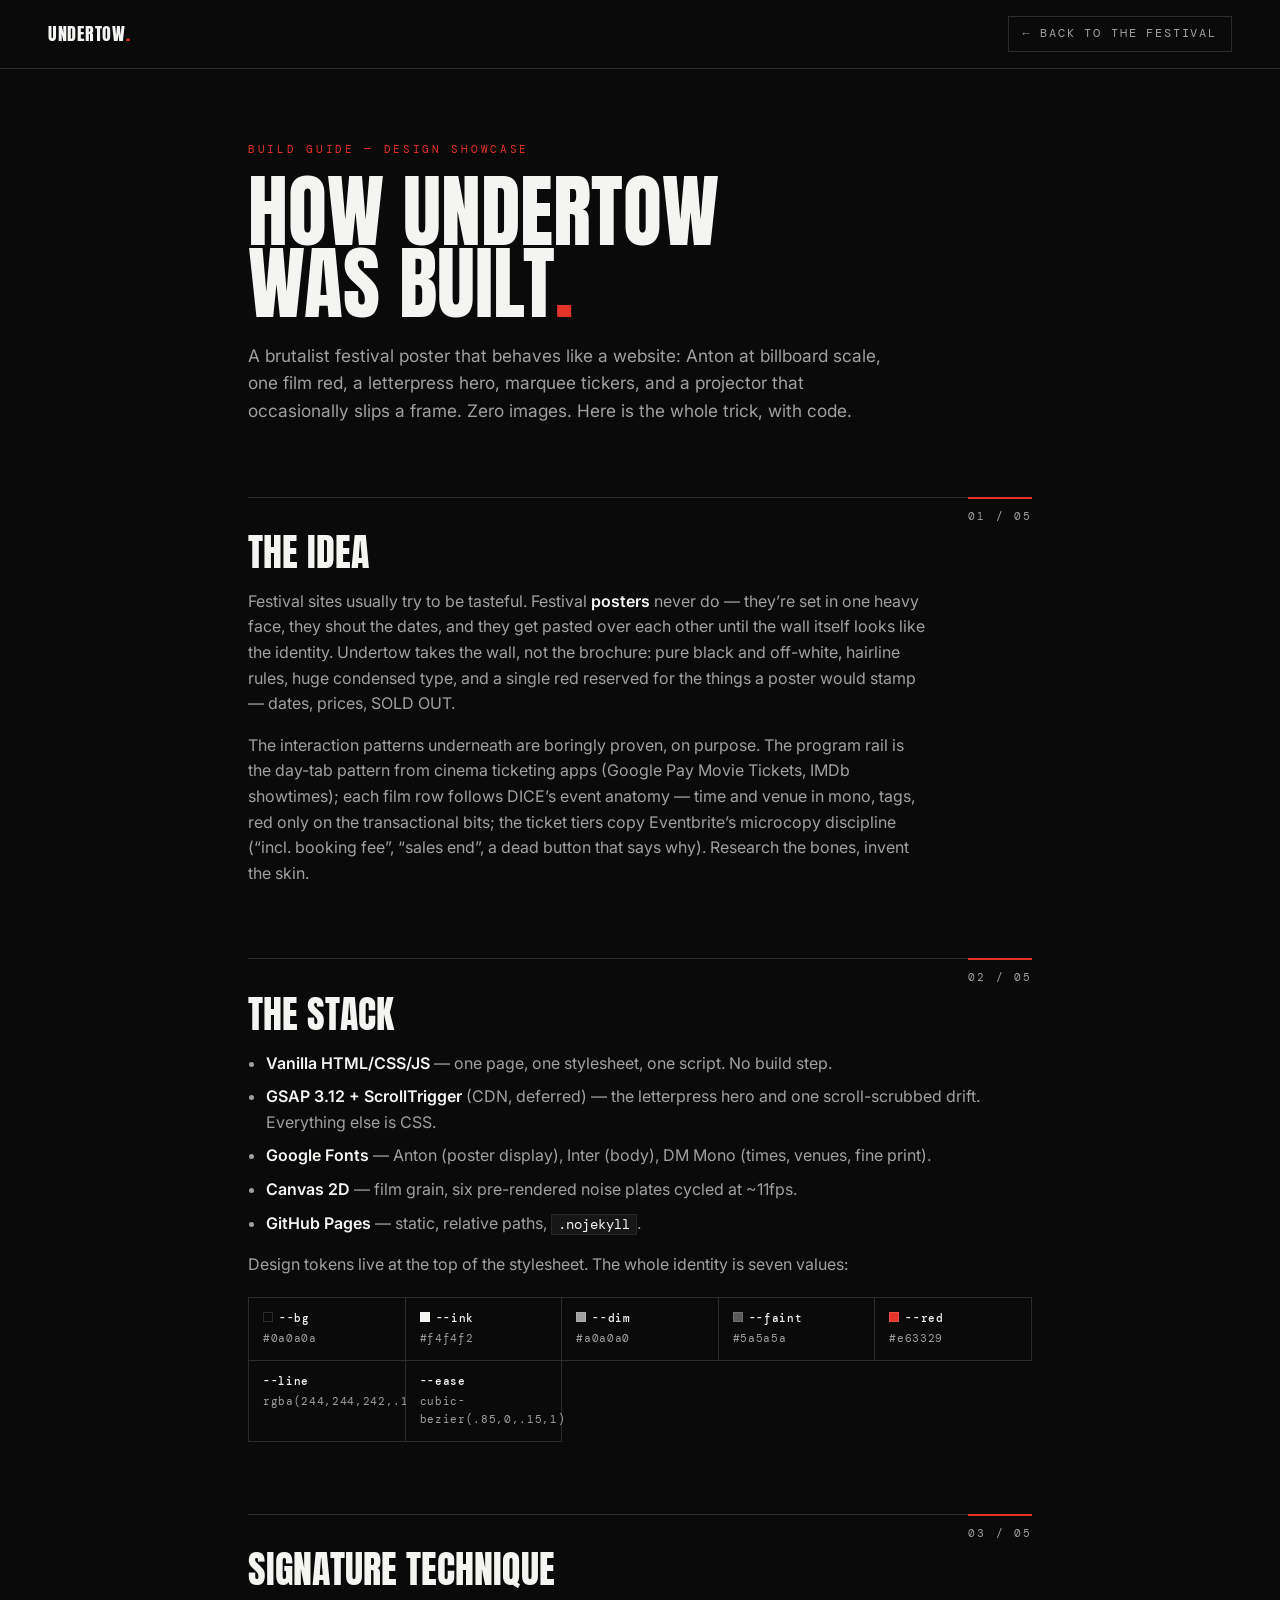
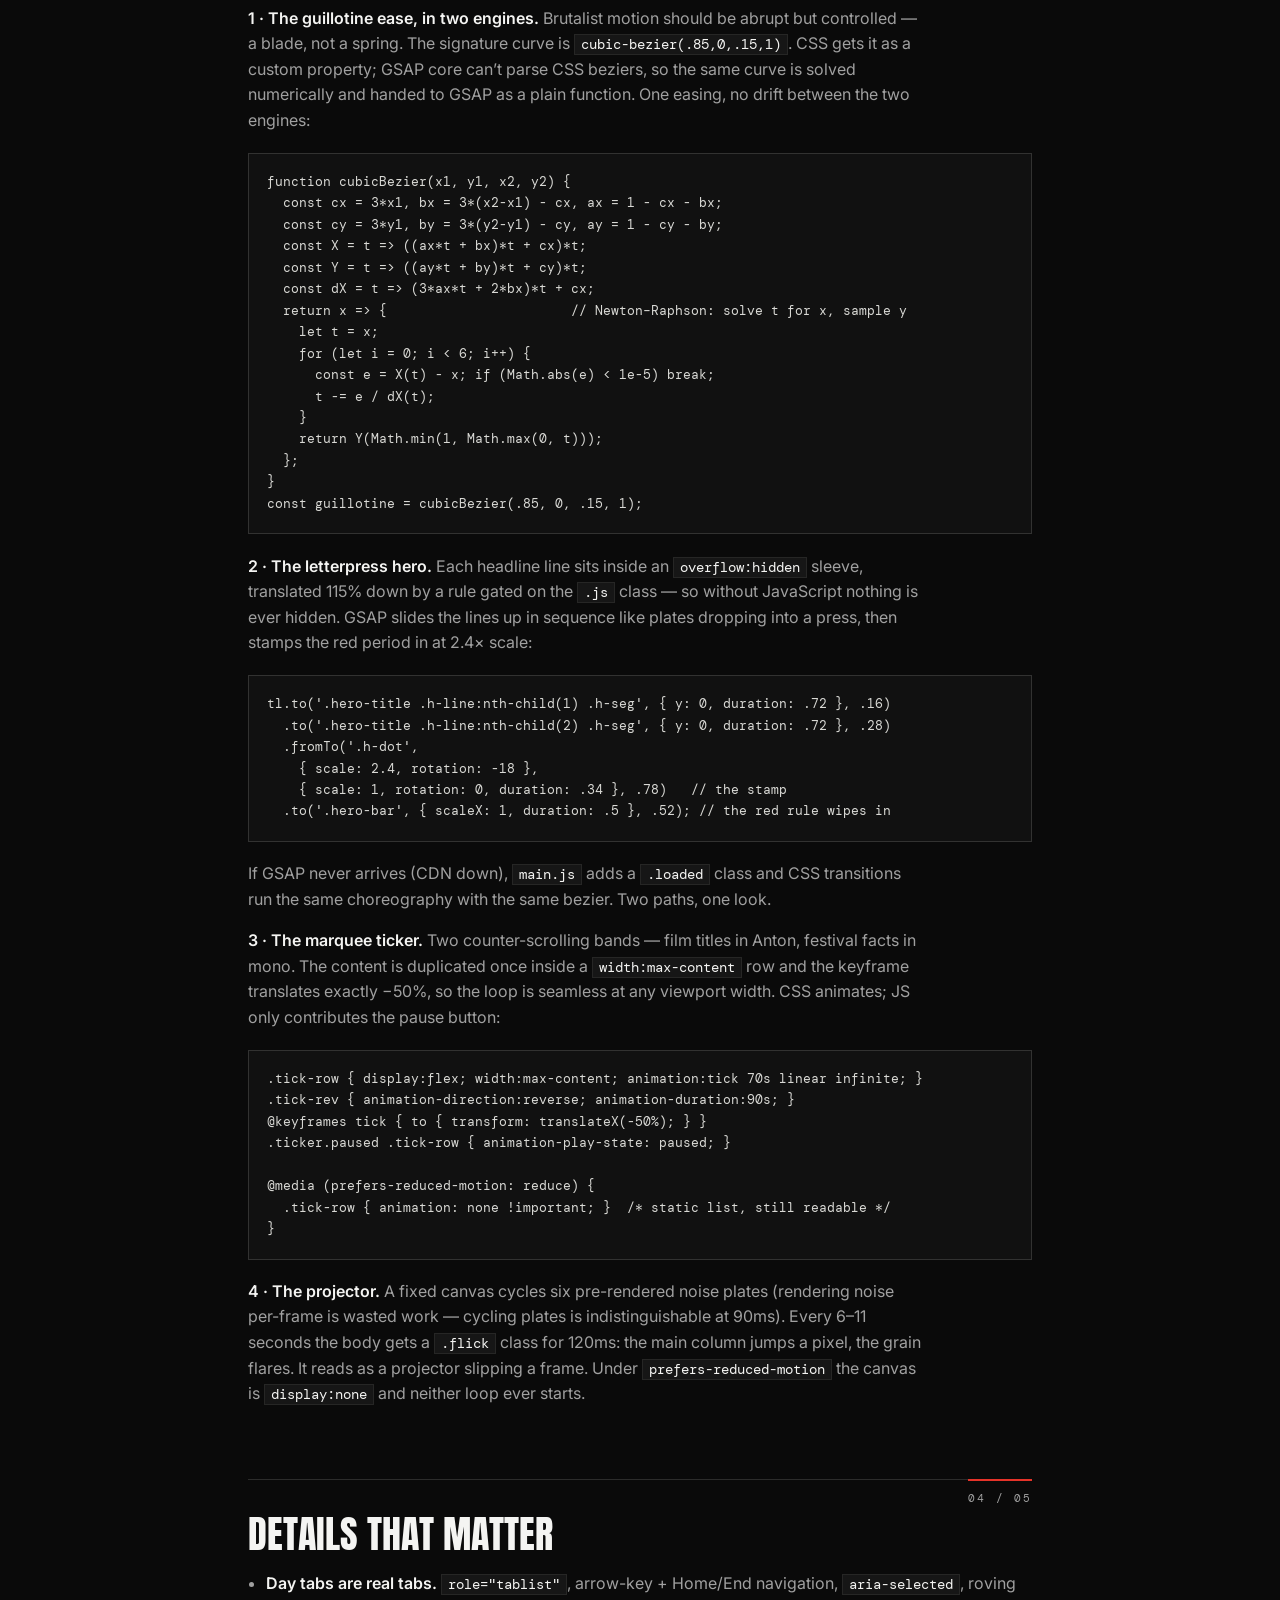
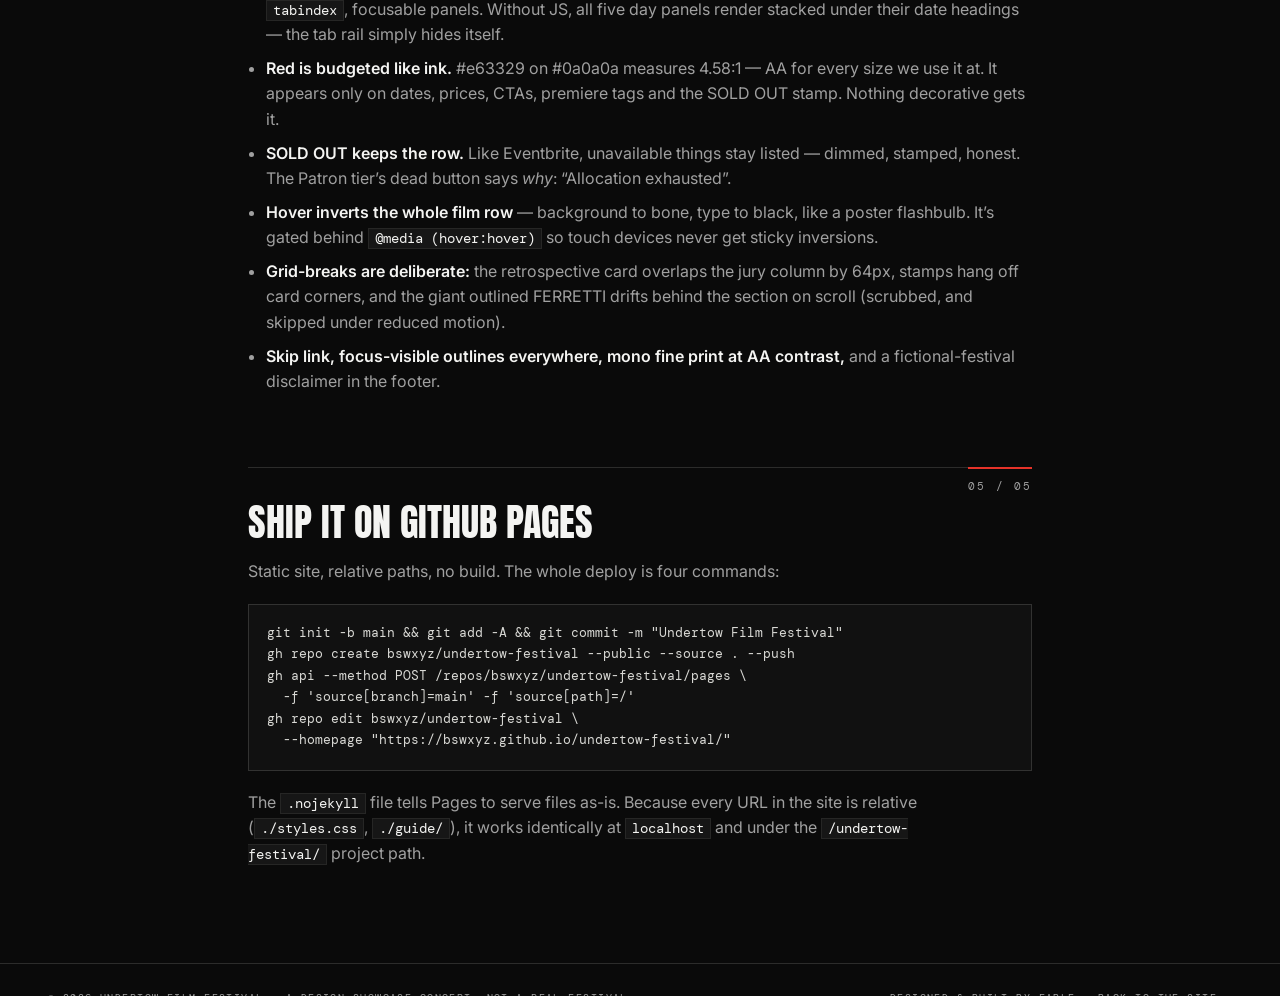
==== guide/index.html @ b55786f8 "Undertow Film Festival — brutalist festival site (design-showcase)" ====
<!doctype html>
<html lang="en">
<head>
<meta charset="utf-8" />
<meta name="viewport" content="width=device-width, initial-scale=1" />
<title>How Undertow was built — design &amp; engineering guide</title>
<meta name="description" content="How the Undertow Film Festival site was designed and built: brutalist poster typography, a GSAP letterpress hero, CSS marquee tickers, canvas film grain, and accessible day-tabs — shipped on GitHub Pages." />
<meta name="theme-color" content="#0a0a0a" />
<meta name="color-scheme" content="dark" />
<link rel="preconnect" href="https://fonts.googleapis.com" />
<link rel="preconnect" href="https://fonts.gstatic.com" crossorigin />
<link href="https://fonts.googleapis.com/css2?family=Anton&family=DM+Mono:wght@400;500&family=Inter:wght@400;500;600;700&display=swap" rel="stylesheet" />
<style>
:root{
  --bg:#0a0a0a;--ink:#f4f4f2;--dim:#a0a0a0;--red:#e63329;
  --line:rgba(244,244,242,.14);--line-2:rgba(244,244,242,.07);
  --ease:cubic-bezier(.85,0,.15,1);
}
*{box-sizing:border-box;margin:0;padding:0}
body{background:var(--bg);color:var(--ink);font-family:"Inter",system-ui,sans-serif;
  line-height:1.6;-webkit-font-smoothing:antialiased}
a{color:var(--red)}
::selection{background:var(--red);color:var(--bg)}
.mono{font-family:"DM Mono",monospace}
header{border-bottom:1px solid var(--line);padding:16px clamp(18px,4vw,48px);
  display:flex;justify-content:space-between;align-items:center;gap:12px;flex-wrap:wrap}
.brand{font-family:"Anton",Impact,sans-serif;font-size:1.1rem;letter-spacing:.04em;
  color:var(--ink);text-decoration:none;text-transform:uppercase}
.back{font-family:"DM Mono",monospace;font-size:.72rem;letter-spacing:.16em;
  color:var(--dim);text-decoration:none;border:1px solid var(--line);padding:8px 14px;
  transition:color .18s var(--ease),border-color .18s var(--ease)}
.back:hover{color:var(--ink);border-color:var(--ink)}
main{max-width:880px;margin:0 auto;padding:clamp(48px,8vh,90px) clamp(18px,4vw,48px) 80px}
.kicker{font-family:"DM Mono",monospace;font-size:.7rem;letter-spacing:.24em;color:var(--red);
  text-transform:uppercase;margin-bottom:1rem}
h1{font-family:"Anton",Impact,sans-serif;text-transform:uppercase;font-weight:400;
  font-size:clamp(2.6rem,7.5vw,5rem);line-height:.9;margin-bottom:1.4rem}
h1 em{font-style:normal;color:var(--red)}
h2{font-family:"Anton",Impact,sans-serif;text-transform:uppercase;font-weight:400;
  font-size:clamp(1.6rem,3.4vw,2.4rem);line-height:1;margin:0 0 1.1rem}
.lede{color:var(--dim);font-size:1.08rem;max-width:60ch}
section{margin-top:clamp(52px,8vh,84px);border-top:1px solid var(--line);padding-top:2.2rem;
  position:relative}
.sec-n{position:absolute;top:-1px;right:0;font-family:"DM Mono",monospace;font-size:.66rem;
  letter-spacing:.2em;color:var(--dim);border-top:2px solid var(--red);padding-top:10px}
p{margin-bottom:1rem;max-width:68ch}
p,li{color:var(--dim)}
strong{color:var(--ink);font-weight:600}
ul{margin:0 0 1rem 1.1rem}
li{margin-bottom:.5rem}
pre{background:#111;border:1px solid var(--line);padding:18px;overflow-x:auto;
  font-size:.8rem;line-height:1.6;margin:1.2rem 0;color:#d9d9d5}
code{font-family:"DM Mono",monospace}
p code,li code{background:#161616;border:1px solid var(--line-2);padding:1px 6px;font-size:.85em;color:var(--ink)}
.tok{display:grid;grid-template-columns:repeat(auto-fill,minmax(150px,1fr));
  border-top:1px solid var(--line);border-left:1px solid var(--line);margin:1.2rem 0}
.tok div{background:var(--bg);padding:12px 14px;font-family:"DM Mono",monospace;font-size:.7rem;
  letter-spacing:.06em;color:var(--dim);
  border-right:1px solid var(--line);border-bottom:1px solid var(--line)}
.tok b{display:block;font-weight:500;color:var(--ink);margin-bottom:2px}
.sw{display:inline-block;width:10px;height:10px;margin-right:6px;vertical-align:baseline;
  border:1px solid var(--line)}
footer{border-top:1px solid var(--line);padding:26px clamp(18px,4vw,48px);
  font-family:"DM Mono",monospace;font-size:.64rem;letter-spacing:.14em;color:var(--dim);
  display:flex;justify-content:space-between;gap:12px;flex-wrap:wrap;text-transform:uppercase}
footer a{color:var(--dim)}
footer a:hover{color:var(--red)}
a:focus-visible,.back:focus-visible{outline:2px solid var(--red);outline-offset:3px}
@media (prefers-reduced-motion:reduce){*{transition:none!important}}
</style>
</head>
<body>
<header>
  <a class="brand" href="../">Undertow<span style="color:var(--red)">.</span></a>
  <a class="back" href="../">← BACK TO THE FESTIVAL</a>
</header>

<main>
  <p class="kicker">Build guide — design showcase</p>
  <h1>How Undertow<br>was built<em>.</em></h1>
  <p class="lede">A brutalist festival poster that behaves like a website: Anton at billboard
    scale, one film red, a letterpress hero, marquee tickers, and a projector that occasionally
    slips a frame. Zero images. Here is the whole trick, with code.</p>

  <section>
    <span class="sec-n">01 / 05</span>
    <h2>The idea</h2>
    <p>Festival sites usually try to be tasteful. Festival <strong>posters</strong> never do —
      they’re set in one heavy face, they shout the dates, and they get pasted over each other
      until the wall itself looks like the identity. Undertow takes the wall, not the brochure:
      pure black and off-white, hairline rules, huge condensed type, and a single red reserved
      for the things a poster would stamp — dates, prices, SOLD OUT.</p>
    <p>The interaction patterns underneath are boringly proven, on purpose. The program rail is
      the day-tab pattern from cinema ticketing apps (Google Pay Movie Tickets, IMDb showtimes);
      each film row follows DICE’s event anatomy — time and venue in mono, tags, red only on the
      transactional bits; the ticket tiers copy Eventbrite’s microcopy discipline
      (“incl. booking fee”, “sales end”, a dead button that says why). Research the bones,
      invent the skin.</p>
  </section>

  <section>
    <span class="sec-n">02 / 05</span>
    <h2>The stack</h2>
    <ul>
      <li><strong>Vanilla HTML/CSS/JS</strong> — one page, one stylesheet, one script. No build step.</li>
      <li><strong>GSAP 3.12 + ScrollTrigger</strong> (CDN, deferred) — the letterpress hero and one
        scroll-scrubbed drift. Everything else is CSS.</li>
      <li><strong>Google Fonts</strong> — Anton (poster display), Inter (body), DM Mono (times, venues, fine print).</li>
      <li><strong>Canvas 2D</strong> — film grain, six pre-rendered noise plates cycled at ~11fps.</li>
      <li><strong>GitHub Pages</strong> — static, relative paths, <code>.nojekyll</code>.</li>
    </ul>
    <p>Design tokens live at the top of the stylesheet. The whole identity is seven values:</p>
    <div class="tok">
      <div><b><span class="sw" style="background:#0a0a0a"></span>--bg</b>#0a0a0a</div>
      <div><b><span class="sw" style="background:#f4f4f2"></span>--ink</b>#f4f4f2</div>
      <div><b><span class="sw" style="background:#a0a0a0"></span>--dim</b>#a0a0a0</div>
      <div><b><span class="sw" style="background:#5a5a5a"></span>--faint</b>#5a5a5a</div>
      <div><b><span class="sw" style="background:#e63329"></span>--red</b>#e63329</div>
      <div><b>--line</b>rgba(244,244,242,.14)</div>
      <div><b>--ease</b>cubic-bezier(.85,0,.15,1)</div>
    </div>
  </section>

  <section>
    <span class="sec-n">03 / 05</span>
    <h2>Signature technique</h2>
    <p><strong>1 · The guillotine ease, in two engines.</strong> Brutalist motion should be
      abrupt but controlled — a blade, not a spring. The signature curve is
      <code>cubic-bezier(.85,0,.15,1)</code>. CSS gets it as a custom property; GSAP core can’t
      parse CSS beziers, so the same curve is solved numerically and handed to GSAP as a plain
      function. One easing, no drift between the two engines:</p>
<pre><code>function cubicBezier(x1, y1, x2, y2) {
  const cx = 3*x1, bx = 3*(x2-x1) - cx, ax = 1 - cx - bx;
  const cy = 3*y1, by = 3*(y2-y1) - cy, ay = 1 - cy - by;
  const X = t =&gt; ((ax*t + bx)*t + cx)*t;
  const Y = t =&gt; ((ay*t + by)*t + cy)*t;
  const dX = t =&gt; (3*ax*t + 2*bx)*t + cx;
  return x =&gt; {                       // Newton–Raphson: solve t for x, sample y
    let t = x;
    for (let i = 0; i &lt; 6; i++) {
      const e = X(t) - x; if (Math.abs(e) &lt; 1e-5) break;
      t -= e / dX(t);
    }
    return Y(Math.min(1, Math.max(0, t)));
  };
}
const guillotine = cubicBezier(.85, 0, .15, 1);</code></pre>

    <p><strong>2 · The letterpress hero.</strong> Each headline line sits inside an
      <code>overflow:hidden</code> sleeve, translated 115% down by a rule gated on the
      <code>.js</code> class — so without JavaScript nothing is ever hidden. GSAP slides the
      lines up in sequence like plates dropping into a press, then stamps the red period in at
      2.4× scale:</p>
<pre><code>tl.to('.hero-title .h-line:nth-child(1) .h-seg', { y: 0, duration: .72 }, .16)
  .to('.hero-title .h-line:nth-child(2) .h-seg', { y: 0, duration: .72 }, .28)
  .fromTo('.h-dot',
    { scale: 2.4, rotation: -18 },
    { scale: 1, rotation: 0, duration: .34 }, .78)   // the stamp
  .to('.hero-bar', { scaleX: 1, duration: .5 }, .52); // the red rule wipes in</code></pre>
    <p>If GSAP never arrives (CDN down), <code>main.js</code> adds a <code>.loaded</code> class
      and CSS transitions run the same choreography with the same bezier. Two paths, one look.</p>

    <p><strong>3 · The marquee ticker.</strong> Two counter-scrolling bands — film titles in
      Anton, festival facts in mono. The content is duplicated once inside a
      <code>width:max-content</code> row and the keyframe translates exactly −50%, so the loop
      is seamless at any viewport width. CSS animates; JS only contributes the pause button:</p>
<pre><code>.tick-row { display:flex; width:max-content; animation:tick 70s linear infinite; }
.tick-rev { animation-direction:reverse; animation-duration:90s; }
@keyframes tick { to { transform: translateX(-50%); } }
.ticker.paused .tick-row { animation-play-state: paused; }

@media (prefers-reduced-motion: reduce) {
  .tick-row { animation: none !important; }  /* static list, still readable */
}</code></pre>

    <p><strong>4 · The projector.</strong> A fixed canvas cycles six pre-rendered noise plates
      (rendering noise per-frame is wasted work — cycling plates is indistinguishable at 90ms).
      Every 6–11 seconds the body gets a <code>.flick</code> class for 120ms: the main column
      jumps a pixel, the grain flares. It reads as a projector slipping a frame. Under
      <code>prefers-reduced-motion</code> the canvas is <code>display:none</code> and neither
      loop ever starts.</p>
  </section>

  <section>
    <span class="sec-n">04 / 05</span>
    <h2>Details that matter</h2>
    <ul>
      <li><strong>Day tabs are real tabs.</strong> <code>role="tablist"</code>, arrow-key +
        Home/End navigation, <code>aria-selected</code>, roving <code>tabindex</code>, focusable
        panels. Without JS, all five day panels render stacked under their date headings — the
        tab rail simply hides itself.</li>
      <li><strong>Red is budgeted like ink.</strong> #e63329 on #0a0a0a measures 4.58:1 — AA for
        every size we use it at. It appears only on dates, prices, CTAs, premiere tags and the
        SOLD OUT stamp. Nothing decorative gets it.</li>
      <li><strong>SOLD OUT keeps the row.</strong> Like Eventbrite, unavailable things stay
        listed — dimmed, stamped, honest. The Patron tier’s dead button says
        <em>why</em>: “Allocation exhausted”.</li>
      <li><strong>Hover inverts the whole film row</strong> — background to bone, type to black,
        like a poster flashbulb. It’s gated behind <code>@media (hover:hover)</code> so touch
        devices never get sticky inversions.</li>
      <li><strong>Grid-breaks are deliberate:</strong> the retrospective card overlaps the jury
        column by 64px, stamps hang off card corners, and the giant outlined FERRETTI drifts
        behind the section on scroll (scrubbed, and skipped under reduced motion).</li>
      <li><strong>Skip link, focus-visible outlines everywhere, mono fine print at AA
        contrast,</strong> and a fictional-festival disclaimer in the footer.</li>
    </ul>
  </section>

  <section>
    <span class="sec-n">05 / 05</span>
    <h2>Ship it on GitHub Pages</h2>
    <p>Static site, relative paths, no build. The whole deploy is four commands:</p>
<pre><code>git init -b main &amp;&amp; git add -A &amp;&amp; git commit -m "Undertow Film Festival"
gh repo create bswxyz/undertow-festival --public --source . --push
gh api --method POST /repos/bswxyz/undertow-festival/pages \
  -f 'source[branch]=main' -f 'source[path]=/'
gh repo edit bswxyz/undertow-festival \
  --homepage "https://bswxyz.github.io/undertow-festival/"</code></pre>
    <p>The <code>.nojekyll</code> file tells Pages to serve files as-is. Because every URL in
      the site is relative (<code>./styles.css</code>, <code>./guide/</code>), it works
      identically at <code>localhost</code> and under the <code>/undertow-festival/</code>
      project path.</p>
  </section>
</main>

<footer>
  <span>© 2026 Undertow Film Festival — a design-showcase concept, not a real festival.</span>
  <span>Designed &amp; built by Fable · <a href="../">Back to the site →</a></span>
</footer>
</body>
</html>
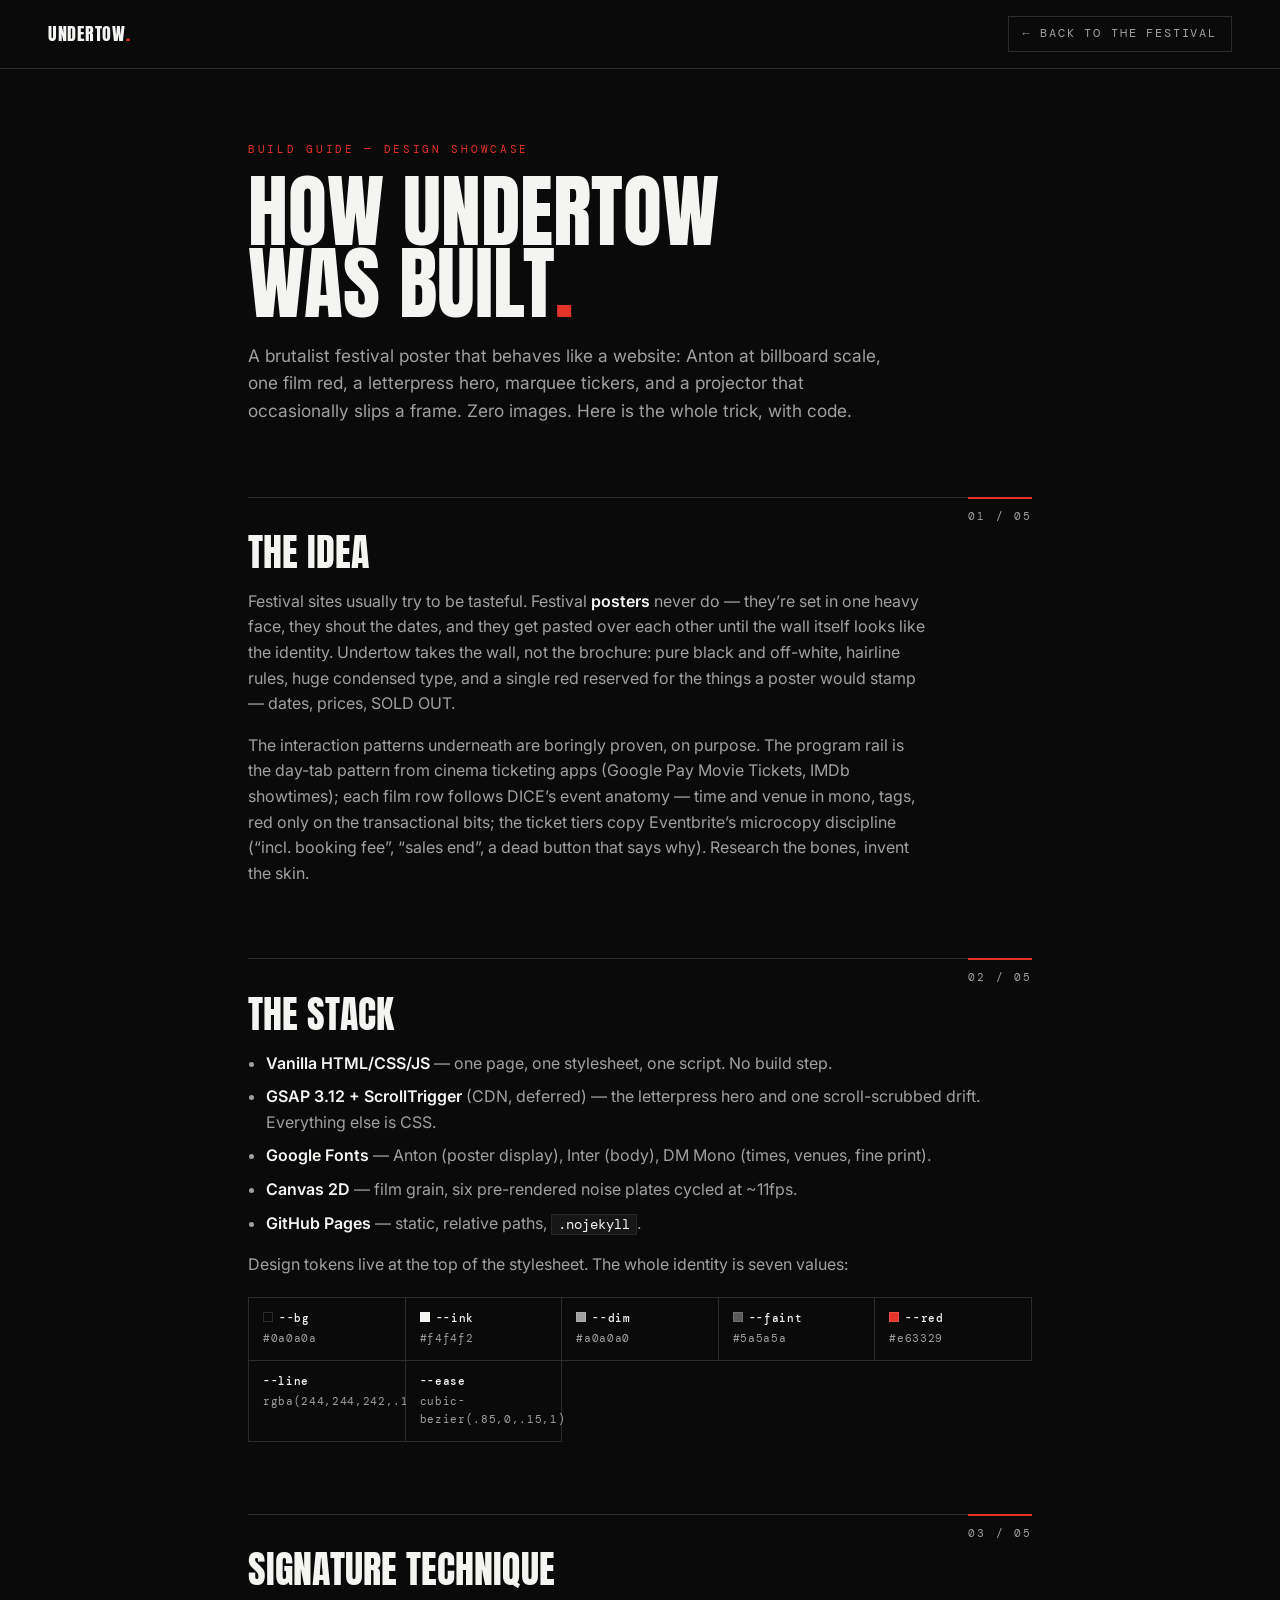
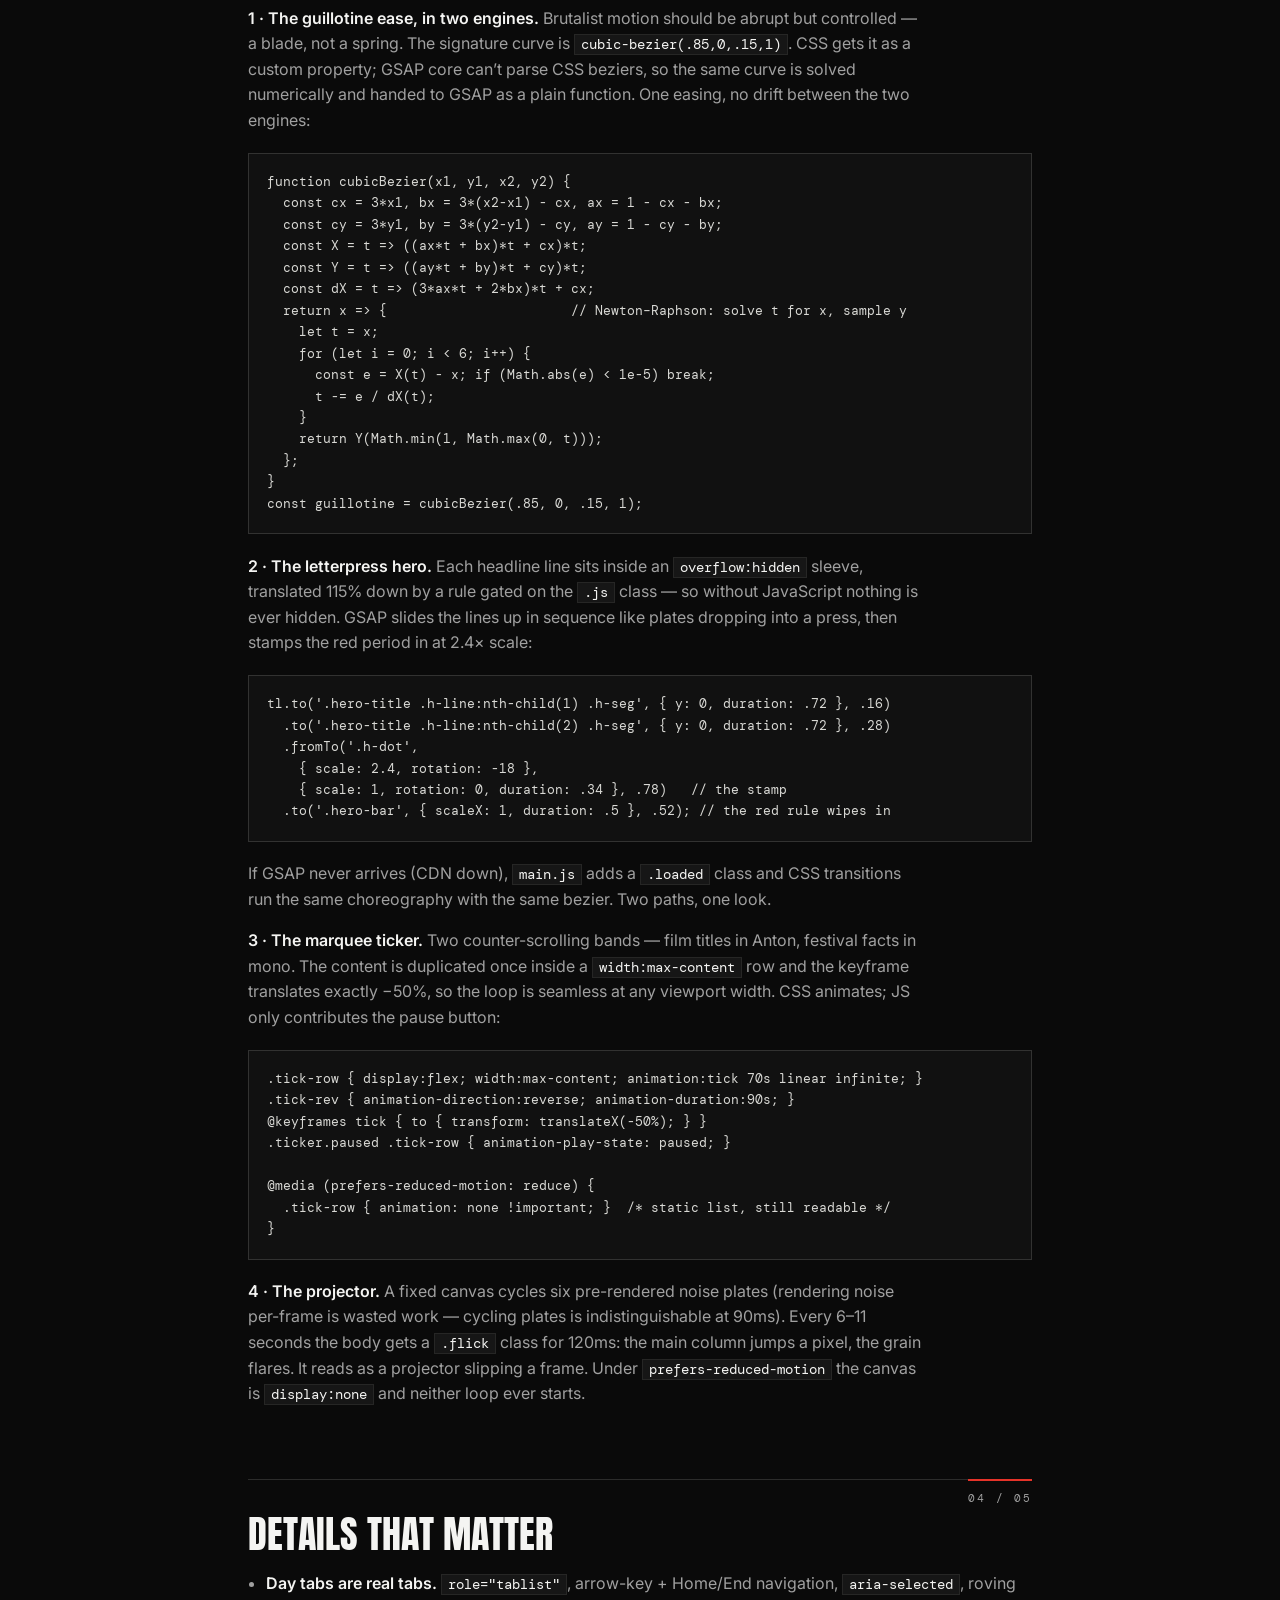
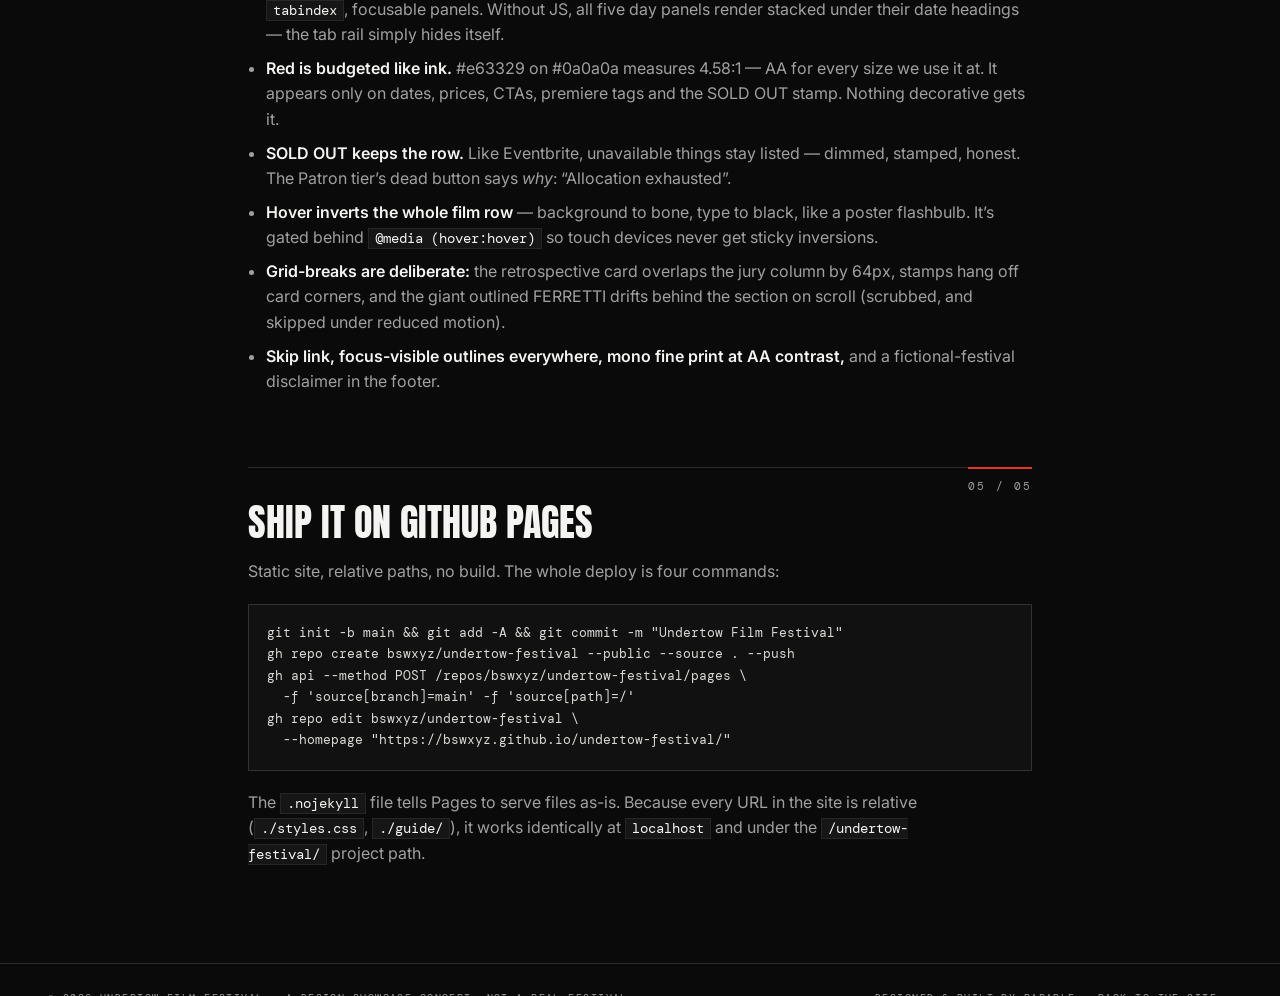
==== commit 19d031d8: "Rename studio brand: Fable → Parable" ====
--- a/guide/index.html
+++ b/guide/index.html
@@ -225,7 +225,7 @@
 
 <footer>
   <span>© 2026 Undertow Film Festival — a design-showcase concept, not a real festival.</span>
-  <span>Designed &amp; built by Fable · <a href="../">Back to the site →</a></span>
+  <span>Designed &amp; built by Parable · <a href="../">Back to the site →</a></span>
 </footer>
 </body>
 </html>
